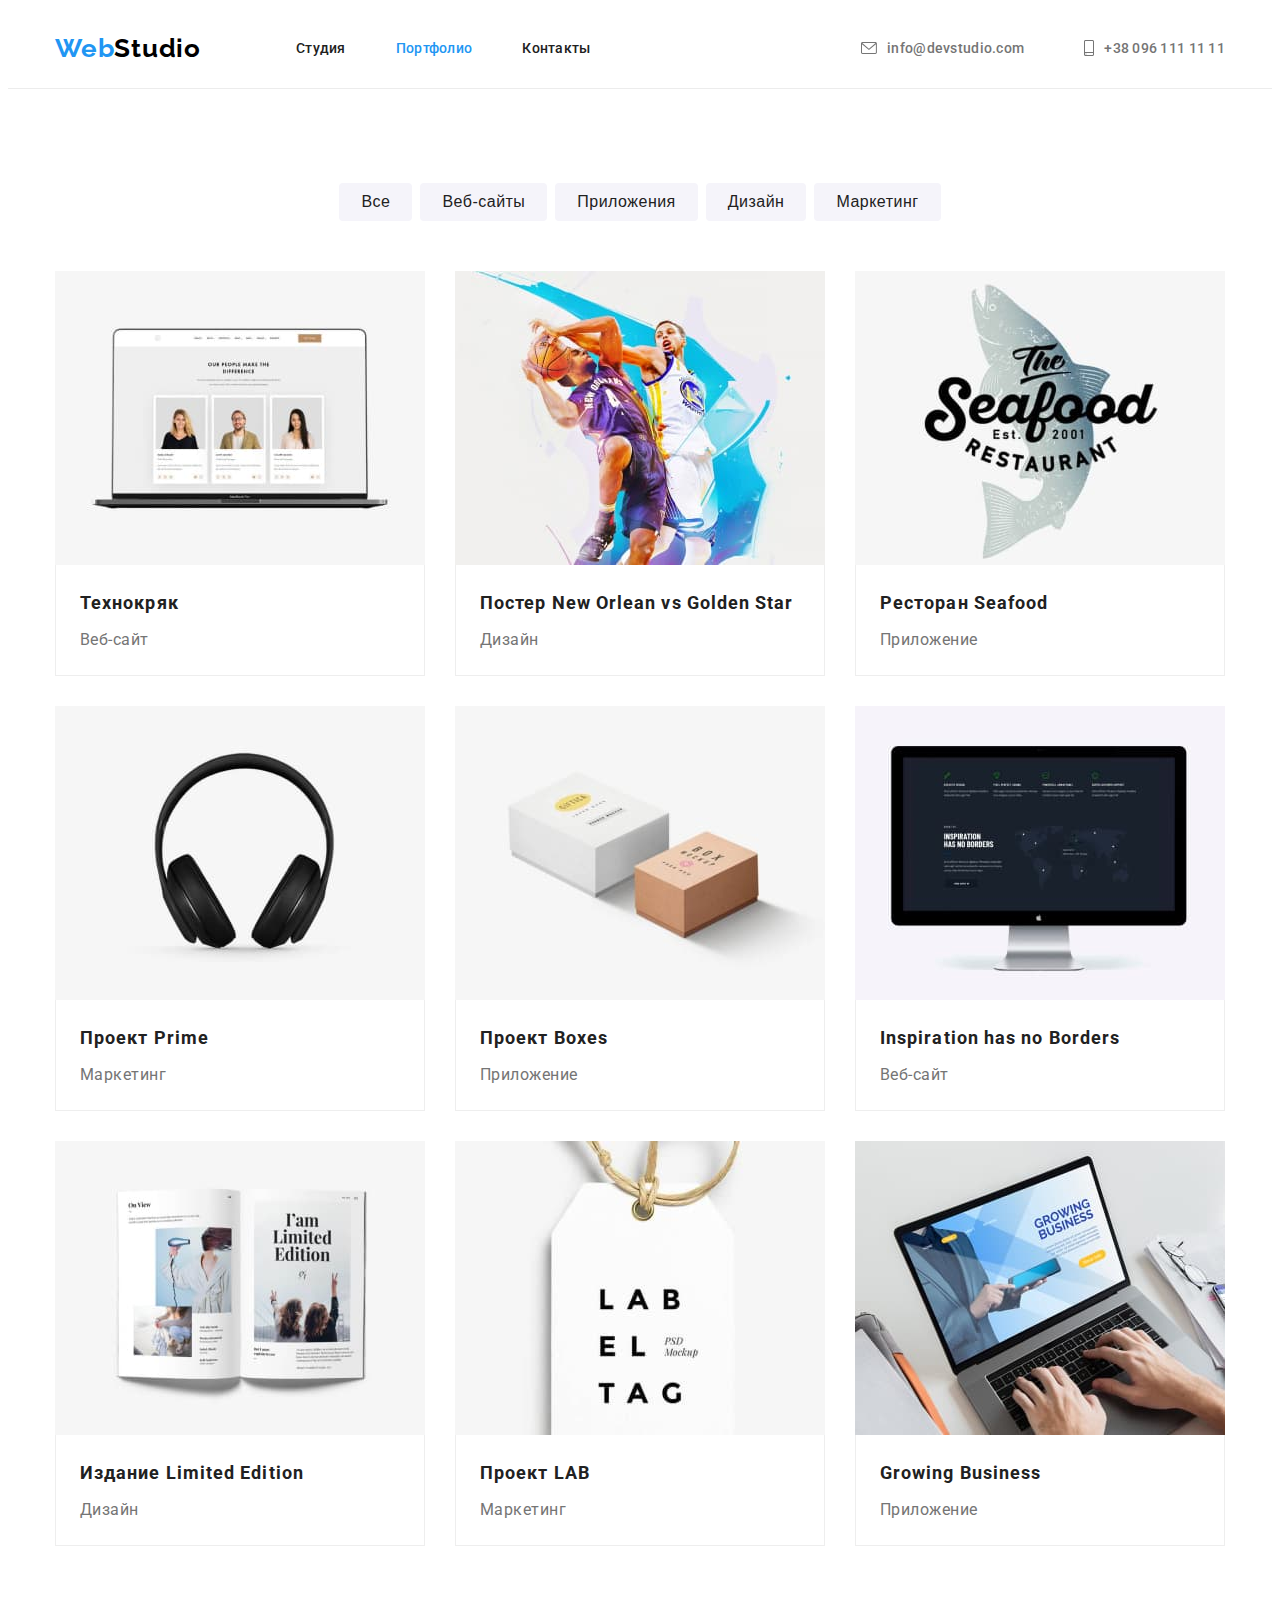
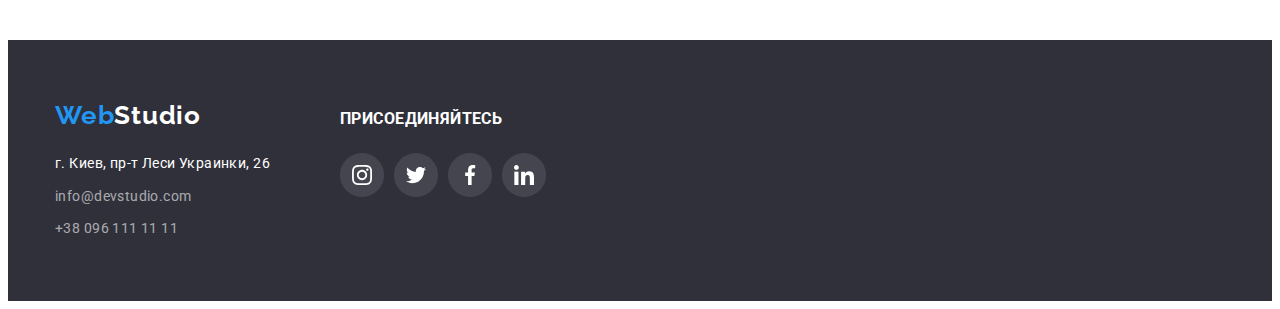
==== portfolio.html @ 6723a3ba "Start new work hw-5" ====
<!DOCTYPE html>
<html lang="en">
  <head>
    <link rel="stylesheet" href="https://cdnjs.cloudflare.com/ajax/libs/modern-normalize/1.0.0/modern-normalize.min.css" integrity="sha512-ISS7cAi1PEhQ8jnbJpJZMd29NlhNj4AWYyLOSp2CE/CsHxTCu+r+t0D2yoJudVrd0/8fTVPUVDzY5Tvli75u/g==" crossorigin="anonymous" />
    <meta charset="UTF-8" />
    <meta http-equiv="X-UA-Compatible" content="IE=edge" />
    <meta name="viewport" content="width=device-width, initial-scale=1.0" />
    <title>Portfolio</title>
    <link rel="preconnect" href="https://fonts.gstatic.com">
    <link href="https://fonts.googleapis.com/css2?family=Raleway:wght@700&family=Roboto:wght@400;500;700;900&display=swap" rel="stylesheet">
    <link rel="stylesheet" href="./CSS/style.css">
  </head>
  <body>
    <header class="header top-portfolio">
      <div class="container all-parts">
        <nav class="main-nav">
          <a class="link logo" href="">Web<span class="logo second-logo">Studio</span></a>

          <ul class="list site-nav">
            <li class="item">
              <a class="link" href="./index.html">Студия</a>
            </li>
            <li class="item">
              <a class="link site-nav-studio" href="">Портфолио</a>
            </li>
            <li class="item">
              <a class="link" href="">Контакты</a>
            </li>
          </ul>
        </nav>

        <ul class="list site-nav">
          <li class="item site-nav-item">
            <a class="link site-nav-mail" href="mailto:info@devstudio.com">
              <svg class="icon-symbol" width="16" height="12"><use href="./images/sprite.svg#icon-email"></use></svg>info@devstudio.com
            </a>
          </li>
          <li class="item site-nav-item">
            <a class="link site-nav-tel" href="tel:380961111111">
              <svg class="icon-symbol" width="10" height="16"><use href="./images/sprite.svg#icon-tel"></use></svg>+38 096 111 11 11
            </a>
          </li>
        </ul>
      </div>
    </header>

    <main>
      <section class="examples">

        <div class="container">

          <!-- Buttons filters -->
          <h1 class="visually-hidden">Buttons</h1>
          <ul class="button-list list">
            <li class="button-item">
              <button class="button">Все</button>
            </li>
            <li class="button-item">
              <button class="button">Веб-сайты</button>
            </li>
            <li class="button-item">
              <button class="button">Приложения</button>
            </li>
            <li class="button-item">
              <button class="button">Дизайн</button>
            </li>
            <li class="button-item">
              <button class="button">Маркетинг</button>
            </li>
          </ul>
          
          <!-- Links cards-->
          <ul class="examples-list list">
            <li class="example-item">
              <a class="link" href="">
                <img src="./images/link1.jpg" alt="Три работника" width="370" height="294">
                <div class="link-examples">
                  <h2 class="examples-title">Технокряк</h2>
                  <p class="examples-subtitle">Веб-сайт</p>
                </div>
              </a>
            </li>
            <li class="example-item">
              <a class="link" href="">
                <img src="./images/link2.jpg" alt="Постер с баскетболистами" width="370" height="294">
                <div class="link-examples">
                  <h2 class="examples-title">Постер New Orlean vs Golden Star</h2>
                  <p class="examples-subtitle">Дизайн</p>
                </div>
              </a>
            </li>
            <li class="example-item">
              <a class="link" href="">
                <img src="./images/link3.jpg" alt="Лого ресторана Seafood" width="370" height="294">
                <div class="link-examples">
                  <h2 class="examples-title">Ресторан Seafood</h2>
                  <p class="examples-subtitle">Приложение</p>
                </div>
              </a>
            </li>
            <li class="example-item">
              <a class="link" href="">
                <img src="./images/link4.jpg" alt="Наушники" width="370" height="294">
                <div class="link-examples">
                  <h2 class="examples-title">Проект Prime</h2>
                  <p class="examples-subtitle">Маркетинг</p>
                </div>
              </a>
            </li>
            <li class="example-item">
              <a class="link" href="">
                <img src="./images/link5.jpg" alt="Две коробки" width="370" height="294">
                <div class="link-examples">
                  <h2 class="examples-title">Проект Boxes</h2>
                  <p class="examples-subtitle">Приложение</p>
                </div>
              </a>
            </li>
            <li class="example-item">
              <a class="link" href="">
                <img src="./images/link6.jpg" alt="Монитор-компьютер" width="370" height="294">
                <div class="link-examples">
                  <h2 class="examples-title">Inspiration has no Borders</h2>
                  <p class="examples-subtitle">Веб-сайт</p>
                </div>
              </a>
            </li>
            <li class="example-item">
              <a class="link" href="">
                <img src="./images/link7.jpg" alt="Книга" width="370" height="294">
                <div class="link-examples">
                  <h2 class="examples-title">Издание Limited Edition</h2>
                  <p class="examples-subtitle">Дизайн</p>
                </div>
              </a>
            </li>
            <li class="example-item">
              <a class="link" href="">
                <img src="./images/link8.jpg" alt="Бирка с лого" width="370" height="294">
                <div class="link-examples">
                  <h2 class="examples-title">Проект LAB</h2>
                  <p class="examples-subtitle">Маркетинг</p>
                </div>
              </a>
            </li>
            <li class="example-item">
              <a class="link" href="">
                <img src="./images/link9.jpg" alt="Работа на ноутбуке" width="370" height="294">
                <div class="link-examples">
                  <h2 class="examples-title">Growing Business</h2>
                  <p class="examples-subtitle">Приложение</p>
                </div>
              </a>
            </li>
          </ul>
        </div>
      </section>
    </main>

    <footer class="footer">
      <div class="all-parts-footer container">
        <div>
          <a class="link logo" href="">Web<span class="second-logo-footer">Studio</span></a>
          <address class="address-parts">
            <p class="footer-address">г. Киев, пр-т Леси Украинки, 26</p>
            
            <ul class="list site-nav-footer">
              <li class="item">
                <a class="link" href="mailto:info@devstudio.com">info@devstudio.com</a>
              </li>
              <li class="item">
                <a class="link" href="tel:380961111111">+38 096 111 11 11</a>
              </li>
            </ul>
          </address>
        </div>
        <div class="social-links-footer">
          <h3 class="footer-links-title">ПРИСОЕДИНЯЙТЕСЬ</h3>
          <ul class="list social-icons">
            <li class="social-icons-item">
              <a href="" class="social-icons-link" target="_blank" rel="noopener noreferrer">
                <svg class="icon">
                  <use href="./images/sprite.svg#icon-instagram"></use>
                </svg>
              </a>
            </li>
            <li class="social-icons-item">
              <a href="" class="social-icons-link" target="_blank" rel="noopener noreferrer">
                <svg class="icon">
                  <use href="./images/sprite.svg#icon-twitter"></use>
                </svg>
              </a>
            </li>
            <li class="social-icons-item">
              <a href="" class="social-icons-link" target="_blank" rel="noopener noreferrer">
                <svg class="icon">
                  <use href="./images/sprite.svg#icon-facebook"></use>
                </svg>
              </a>
            </li>
            <li class="social-icons-item">
              <a href="" class="social-icons-link" target="_blank" rel="noopener noreferrer">
                <svg class="icon">
                  <use href="./images/sprite.svg#icon-linkedin"></use>
                </svg>
              </a>
            </li>
          </ul>
        </div>
      </div>
    </footer>
  </body>
</html>
---- CSS/style.css ----
:root {
    --main-text-color: #757575;
    --dark-bg-color: #2F303A;
    --ligth-bg-color: #F5F4FA;
    --color-title: #212121;
    --hover-color: #2196F3;
    --main-bg-color: #FFFFFF;
    --logo-font: "Raleway", sans-serif;
    --second-logo-color: #000000;
    --hero-button-bg-color: #188CE8;
    --social-links-color: #AFB1B8;
}

html {
    box-sizing: border-box;
}

  *,
  *::before,
  *::after {
    box-sizing: inherit;
}

h1,
h2,
h3,
h4,
h5,
h6,
p {
    margin-top: 0;
    margin-bottom: 0;
}

img {
    display: block;
    max-width: 100%;
    height: auto;
}

body {
    font-family: "Roboto", sans-serif;
    font-size: 14px;
    line-height: 1.71;
    letter-spacing: 0.03em;
    color: var(--main-text-color);
}


/* Скрытые элементы */

.visually-hidden {
    position: absolute !important;
    clip: rect(1px 1px 1px 1px);
    clip: rect(1px, 1px, 1px, 1px);
    padding: 0 !important;
    border: 0 !important;
    height: 1px !important;
    width: 1px !important;
    overflow: hidden;
}

.container {
    width: 1200px;
    padding-right: 15px;
    padding-left: 15px;
    margin-right: auto;
    margin-left: auto;
}

.link {
    text-decoration: none;
    color: inherit;
}


/* Hover */

.link:hover,
.link:focus {
    color: var(--hover-color);
    fill: var(--hover-color);
}

.button:hover,
.button:focus {
    background-color: var(--hover-color);
    color: var(--main-bg-color);
    box-shadow: 0 2px 2px 0 rgba(0, 0, 0, 0.12), 
    0 1px 2px 0 rgba(0, 0, 0, 0.08), 
    0 3px 1px 0 rgba(0, 0, 0, 0.1);
}

.contacts-nav:hover,
.contacts-nav:focus {
    fill: var(--hover-color);
    color: var(--hover-color);
}

.social-icons-link:hover,
.social-icons-link:focus {
    fill: var(--main-bg-color);
    background-color: var(--hover-color);
}

.clients-list-link:hover,
.clients-list-link:focus {
    fill: var(--hover-color);
    border-color: var(--hover-color);
}

.example-item:hover {
    box-shadow: 1px 4px 6px 0 rgba(0, 0, 0, 0.16), 
    0 4px 4px 0 rgba(0, 0, 0, 0.06), 
    0 1px 1px 0 rgba(0, 0, 0, 0.12);
}



.list {
    margin: 0;
    padding: 0;
    list-style: none;
}

.button {
    text-align: center;
    border: none;
    padding: 6px 22px;
    border-radius: 4px;
    font-weight: 500;
    font-size: 16px;
    line-height: 1.62;
    text-align: center;
    letter-spacing: 0.03em;
    color: var(--color-title);
    background-color: var(--ligth-bg-color);
    cursor: pointer;
}


/* Header */

.header {
    background: #FFFFFF;
    border-bottom: 1px solid #ECECEC;
}


.section-title {
    font-weight: 700;
    font-size: 36px;
    line-height: 1.17;
    text-align: center;
    letter-spacing: 0.03em;
    color: var(--color-title);
}

.logo {

    font-family: var(--logo-font);
    font-weight: 700;
    font-size: 26px;
    line-height: 1.19;
    letter-spacing: 0.03em;
    color: var(--hover-color);
}

.second-logo {
    margin: 0;
    color: var(--second-logo-color);
}

.main-nav {
    margin-right: auto;
    display: flex;
    flex-direction: row;
    align-items: center;
}

.all-parts {
    display: flex;
    flex-direction: row;
    align-items: center;
}

.site-nav {
    margin-left: 95px;
    display: flex;
    flex-direction: row;
    align-items: center;
    font-style: normal;
    font-weight: 500;
    font-size: 14px;
    line-height: 16px;
    letter-spacing: 0.02em;
    color: var(--color-title);
}

.site-nav .link {
    display: flex;
    align-items: center;
    padding-top: 32px;
    padding-bottom: 32px;
}

.site-nav .item:not(:last-child) {
    margin-right: 50px;
}

.site-nav-studio {
    color: #2196F3;
}

.site-nav-mail {
    margin-left: 10px;
    color: var(--main-text-color);
    fill: var(--main-text-color);
}

.site-nav-tel {
    margin-left: 10px;
    color: var(--main-text-color);
    fill: var(--main-text-color);
}

.site-nav-item {
    display: inline-flex;
    align-items: center;
}

.icon-symbol {
    margin-right: 10px;
}


/* HERO */

.overlay {
    background-image: linear-gradient(to right, rgba(47, 48, 58, 0.4), rgba(47, 48, 58, 0.4)), url(../images/hero-img.png);
    background-repeat: no-repeat;
    background-position: center;
    background-size: cover;
    margin-right: auto;
    margin-left: auto;
    max-width: 1600px;
    height: 600px;
    padding-top: 200px;
    padding-bottom: 200px;
    text-align: center;
    background-color: var(--dark-bg-color);
}

.page-title {
    margin-bottom: 30px;
    font-weight: 900;
    font-size: 44px;
    line-height: 1.36;
    text-align: center;
    letter-spacing: 0.06em;
    text-transform: uppercase;
    color: var(--main-bg-color);
}

.hero-button {
    border: none;
    padding: 10px 32px;
    border-radius: 4px;    
    text-align: center;
    cursor: pointer;
    font-weight: 700;
    font-size: 16px;
    line-height: 1.87;
    letter-spacing: 0.06em;
    color: #FFFFFF;
    background: #188CE8;
}


/* Преимущества */

.advantages {
    padding-bottom: 94px;
    padding-top: 94px;
}

.feature-list {
    display: flex;
}

.feature-list .feature-item {
    width: 270px;
    margin-right: 30px;
}
.feature-item:nth-child(4n) {
    margin-right: 0;
}

.feature-item::before {
    content: "";
    margin-bottom: 30px;
    display: block;
    height: 120px;
    background-size: none;
    background-repeat: no-repeat;
    background-position: center;
    background-color: #F5F4FA;
}

.icon-details::before {
    background-image: url(../images/icons/antenna.svg);
}

.icon-punct::before {
    background-image: url(../images/icons/clock.svg);
}

.icon-plan::before {
    background-image: url(../images/icons/diagram.svg);
}

.icon-technology::before {
    background-image: url(../images/icons/astronaut.svg);
}


/* Our job & pictures */

.our-job {
    padding-bottom: 94px;
}

.picture-list {
    margin-top: 50px;
    display: flex;
}

.picture-item {
    margin-right: 30px;
}

.picture-item:nth-child(3n) {
    margin-right: 0;
}


/* Our Team */

.team {
    padding-top: 94px;
    padding-bottom: 94px;
    background-color: var(--ligth-bg-color);
}

.team-list {
    margin-top: 50px;
    display: flex;
}

.team-item {
    text-align: center;
    width: 270px;
    margin-right: 30px;
    text-align: center;
    background-color: var(--main-bg-color);
    box-shadow: 0 2px 1px 0 rgba(0, 0, 0, 0.2), 0 1px 1px 0 rgba(0, 0, 0, 0.14), 0 1px 3px 0 rgba(0, 0, 0, 0.12);
}

.team-item:nth-child(4n) {
    margin-right: 0;
}

.list-team-content {
    padding: 30px 32px;
}

.advantage-title {
    margin-bottom: 10px;
    font-weight: 700;
    font-size: 14px;
    line-height: 1.14;
    letter-spacing: 0.03em;
    text-transform: uppercase;

    color: var(--color-title);
}

.team-member {
    margin-bottom: 10px;
    font-weight: 500;
    font-size: 16px;
    line-height: 1.19;
    text-align: center;
    letter-spacing: 0.03em;
    color: var(--color-title);
}

.team-member-prophecy {
    margin-bottom: 16px;
    font-weight: 400;
    font-size: 16px;
    line-height: 1.19;
    text-align: center;
    letter-spacing: 0.03em;
    color: var(--main-text-color);
}

.social-icons {
    display: flex;
    align-items: center;
    justify-content: space-between;
}

.social-icons .icon {
    width: 20px;
    height: 20px;
}

.social-icons-link {
    display: flex;
    justify-content: center;
    align-items: center;
    width: 44px;
    height: 44px;
    border-radius: 50%;
    background-color: var(--main-bg-color);
    fill: var(--social-links-color);
}


/* Buttons */

.button-list {
    margin-bottom: 50px;
    display: flex;
    justify-content: center;
}

.button-item {
    margin-right: 8px;
}

.button-item:nth-child(5n) {
    margin-right: 0;
}


/* Examples links */

.examples {
padding-top: 94px;
padding-bottom: 94px;
}

.examples-list {
    display: flex;
    flex-wrap: wrap;
}

.example-item {
    margin-right: 30px;
    margin-bottom: 30px;
    width: 370px;
}

.example-item:nth-child(3n) {
    margin-right: 0;
}

.example-item:nth-last-child(-n + 3) {
    margin-bottom: 0;
}

.examples-title {
    font-weight: 700;
    font-size: 18px;
    line-height: 2.0;
    letter-spacing: 0.06em;
    color: var(--color-title);
}

.examples-subtitle {
    margin-top: 4px;
    font-weight: 400;
    font-size: 16px;
    line-height: 1.87;
    letter-spacing: 0.03em;
    color: var(--main-text-color);
}

.link-examples {
    padding: 20px 24px;
    border: 1px solid #EEEEEE;
    border-top: none;
}


/* Clients */

.clients {
    padding-top: 94px;
    padding-bottom: 94px;
}

.clients-title {
    margin-bottom: 50px;
}

.clients-list {
    justify-content: center;
    display: flex;
    align-items: center;
}

.clients-list-link {
    display: flex;
    justify-content: center;
    align-items: center;
    width: 170px;
    height: 90px;
    border: 1px solid #AFB1B8;
    border-radius: 4px;
    fill: #AFB1B8;
}

.clients-list-item:not(:last-child) {
    margin-right: 30px;
}


/* Footer */

.footer {
    padding-top: 60px;
    padding-bottom: 60px;
    background-color: var(--dark-bg-color);
}

.second-logo-footer {
    color: #FFFFFF;
}

.address-parts {
    margin-top: 20px;
}

.footer-address {
    font-style: normal;
    font-weight: 400;
    font-size: 14px;
    line-height: 1.71;
    letter-spacing: 0.03em;
    color: #FFFFFF;
}

.site-nav-footer {
    margin-top: 9px;
    font-style: normal;
    font-weight: 400;
    font-size: 14px;
    line-height: 1.71;
    letter-spacing: 0.03em;
    color: rgba(255, 255, 255, 0.6);
}

.all-parts-footer {
    display: flex;
    align-items: baseline;
}

.footer-links-title {
    color: #FFFFFF;
    margin-bottom: 20px;
}

.social-links-footer {
    margin-left: 70px;
}

.social-links-footer .social-icons-link {
    fill: var(--main-bg-color);
    background: linear-gradient(to right, rgba(255, 255, 255, 0.1), rgba(255, 255, 255, 0.1));
}

.social-links-footer .social-icons-link:hover,
.social-links-footer .social-icons-link:focus {
    background-color: var(--hover-color);
}

.social-links-footer .social-icons-item:not(:last-child) {
    margin-right: 10px;
}

.site-nav-footer .item:not(:last-child) {
    margin-bottom: 9px;
}
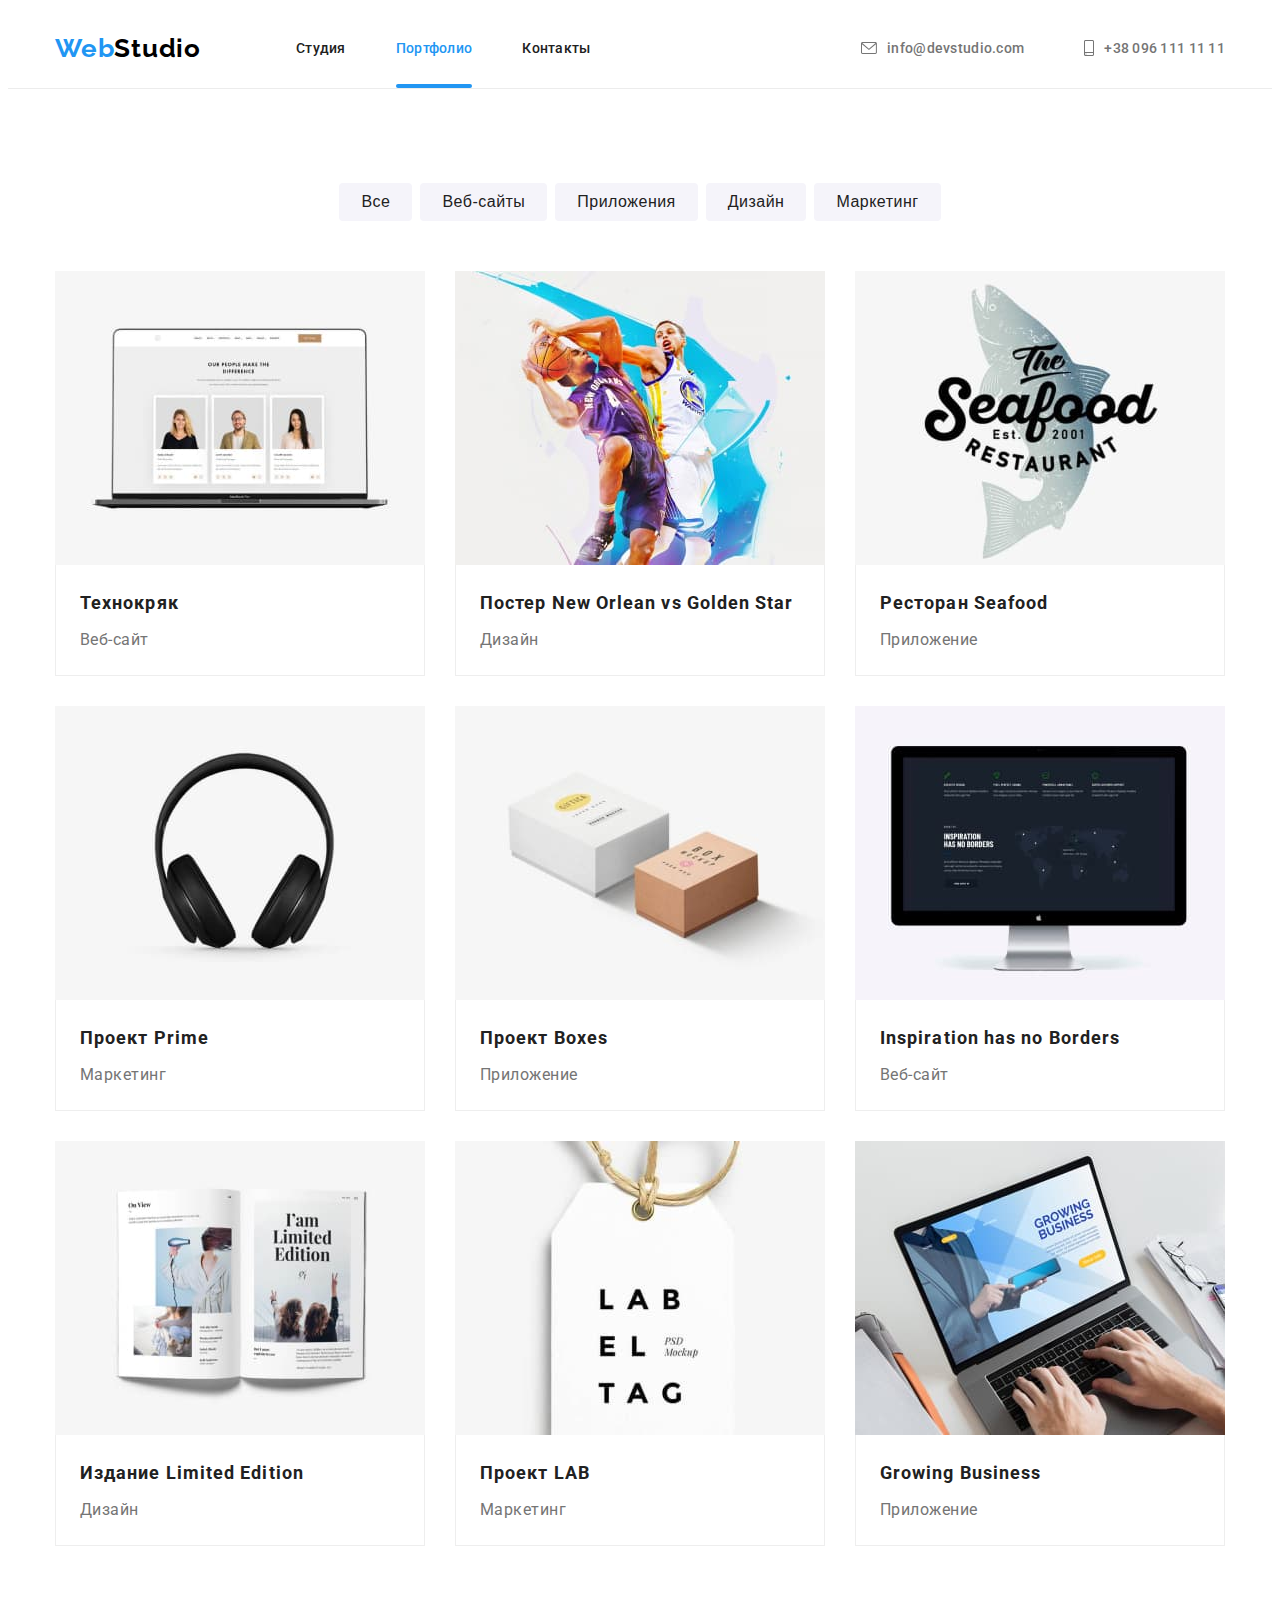
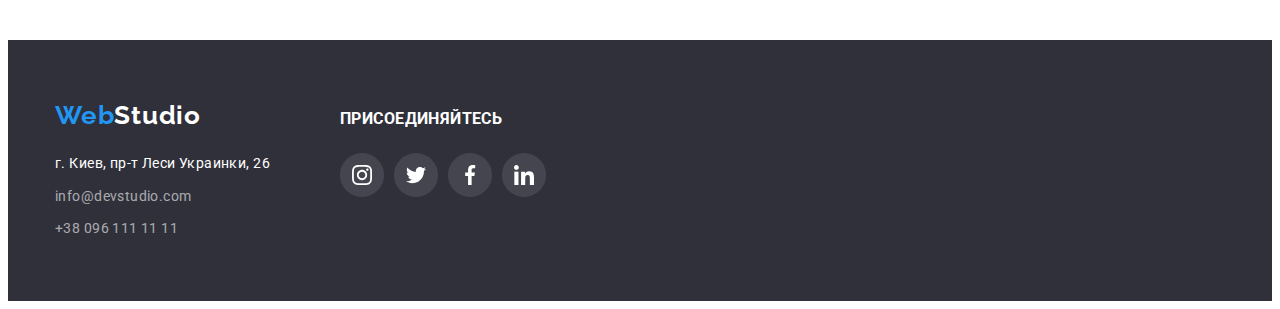
==== commit ed35afbc: "hw5real" ====
--- a/portfolio.html
+++ b/portfolio.html
@@ -72,8 +72,11 @@
           <!-- Links cards-->
           <ul class="examples-list list">
             <li class="example-item">
-              <a class="link" href="">
+              <a class="link link-box" href="">
                 <img src="./images/link1.jpg" alt="Три работника" width="370" height="294">
+                <div class="overlay-link">
+                  <p>Технокряк это современная площадка распространения коронавируса. Компании используют эту платформу для цифрового шпионажа и атак на защищённые сервера конкурентов.</p>
+                </div>
                 <div class="link-examples">
                   <h2 class="examples-title">Технокряк</h2>
                   <p class="examples-subtitle">Веб-сайт</p>
@@ -83,6 +86,9 @@
             <li class="example-item">
               <a class="link" href="">
                 <img src="./images/link2.jpg" alt="Постер с баскетболистами" width="370" height="294">
+                <div class="overlay-link">
+                  <p>Технокряк это современная площадка распространения коронавируса. Компании используют эту платформу для цифрового шпионажа и атак на защищённые сервера конкурентов.</p>
+                </div>
                 <div class="link-examples">
                   <h2 class="examples-title">Постер New Orlean vs Golden Star</h2>
                   <p class="examples-subtitle">Дизайн</p>
@@ -92,6 +98,9 @@
             <li class="example-item">
               <a class="link" href="">
                 <img src="./images/link3.jpg" alt="Лого ресторана Seafood" width="370" height="294">
+                <div class="overlay-link">
+                  <p>Технокряк это современная площадка распространения коронавируса. Компании используют эту платформу для цифрового шпионажа и атак на защищённые сервера конкурентов.</p>
+                </div>
                 <div class="link-examples">
                   <h2 class="examples-title">Ресторан Seafood</h2>
                   <p class="examples-subtitle">Приложение</p>
@@ -101,6 +110,9 @@
             <li class="example-item">
               <a class="link" href="">
                 <img src="./images/link4.jpg" alt="Наушники" width="370" height="294">
+                <div class="overlay-link">
+                  <p>Технокряк это современная площадка распространения коронавируса. Компании используют эту платформу для цифрового шпионажа и атак на защищённые сервера конкурентов.</p>
+                </div>
                 <div class="link-examples">
                   <h2 class="examples-title">Проект Prime</h2>
                   <p class="examples-subtitle">Маркетинг</p>
@@ -110,6 +122,9 @@
             <li class="example-item">
               <a class="link" href="">
                 <img src="./images/link5.jpg" alt="Две коробки" width="370" height="294">
+                <div class="overlay-link">
+                  <p>Технокряк это современная площадка распространения коронавируса. Компании используют эту платформу для цифрового шпионажа и атак на защищённые сервера конкурентов.</p>
+                </div>
                 <div class="link-examples">
                   <h2 class="examples-title">Проект Boxes</h2>
                   <p class="examples-subtitle">Приложение</p>
@@ -119,6 +134,9 @@
             <li class="example-item">
               <a class="link" href="">
                 <img src="./images/link6.jpg" alt="Монитор-компьютер" width="370" height="294">
+                <div class="overlay-link">
+                  <p>Технокряк это современная площадка распространения коронавируса. Компании используют эту платформу для цифрового шпионажа и атак на защищённые сервера конкурентов.</p>
+                </div>
                 <div class="link-examples">
                   <h2 class="examples-title">Inspiration has no Borders</h2>
                   <p class="examples-subtitle">Веб-сайт</p>
@@ -128,6 +146,9 @@
             <li class="example-item">
               <a class="link" href="">
                 <img src="./images/link7.jpg" alt="Книга" width="370" height="294">
+                <div class="overlay-link">
+                  <p>Технокряк это современная площадка распространения коронавируса. Компании используют эту платформу для цифрового шпионажа и атак на защищённые сервера конкурентов.</p>
+                </div>
                 <div class="link-examples">
                   <h2 class="examples-title">Издание Limited Edition</h2>
                   <p class="examples-subtitle">Дизайн</p>
@@ -137,6 +158,9 @@
             <li class="example-item">
               <a class="link" href="">
                 <img src="./images/link8.jpg" alt="Бирка с лого" width="370" height="294">
+                <div class="overlay-link">
+                  <p>Технокряк это современная площадка распространения коронавируса. Компании используют эту платформу для цифрового шпионажа и атак на защищённые сервера конкурентов.</p>
+                </div>
                 <div class="link-examples">
                   <h2 class="examples-title">Проект LAB</h2>
                   <p class="examples-subtitle">Маркетинг</p>
@@ -146,6 +170,9 @@
             <li class="example-item">
               <a class="link" href="">
                 <img src="./images/link9.jpg" alt="Работа на ноутбуке" width="370" height="294">
+                <div class="overlay-link">
+                  <p>Технокряк это современная площадка распространения коронавируса. Компании используют эту платформу для цифрового шпионажа и атак на защищённые сервера конкурентов.</p>
+                </div>
                 <div class="link-examples">
                   <h2 class="examples-title">Growing Business</h2>
                   <p class="examples-subtitle">Приложение</p>
--- a/CSS/style.css
+++ b/CSS/style.css
@@ -9,6 +9,7 @@
     --second-logo-color: #000000;
     --hero-button-bg-color: #188CE8;
     --social-links-color: #AFB1B8;
+    --overlay-bg-color: rgba(33, 150, 243, 0.9);
 }
 
 html {
@@ -78,12 +79,18 @@
 
 .link:hover,
 .link:focus {
+    transition-property: color, fill;
+    transition-duration: 250ms;
+    transition-timing-function: cubic-bezier(0.4, 0, 0.2, 1);
     color: var(--hover-color);
     fill: var(--hover-color);
 }
 
 .button:hover,
 .button:focus {
+    transition-property: background-color, color, box-shadow;
+    transition-duration: 250ms;
+    transition-timing-function: cubic-bezier(0.4, 0, 0.2, 1);
     background-color: var(--hover-color);
     color: var(--main-bg-color);
     box-shadow: 0 2px 2px 0 rgba(0, 0, 0, 0.12), 
@@ -93,23 +100,35 @@
 
 .contacts-nav:hover,
 .contacts-nav:focus {
+    transition-property: color, fill;
+    transition-duration: 250ms;
+    transition-timing-function: cubic-bezier(0.4, 0, 0.2, 1);
     fill: var(--hover-color);
     color: var(--hover-color);
 }
 
 .social-icons-link:hover,
 .social-icons-link:focus {
+    transition-property: background-color, fill;
+    transition-duration: 250ms;
+    transition-timing-function: cubic-bezier(0.4, 0, 0.2, 1);
     fill: var(--main-bg-color);
     background-color: var(--hover-color);
 }
 
 .clients-list-link:hover,
 .clients-list-link:focus {
+    transition-property: fill, border-color;
+    transition-duration: 250ms;
+    transition-timing-function: cubic-bezier(0.4, 0, 0.2, 1);
     fill: var(--hover-color);
     border-color: var(--hover-color);
 }
 
 .example-item:hover {
+    transition-property: box-shadow;
+    transition-duration: 250ms;
+    transition-timing-function: cubic-bezier(0.4, 0, 0.2, 1);
     box-shadow: 1px 4px 6px 0 rgba(0, 0, 0, 0.16), 
     0 4px 4px 0 rgba(0, 0, 0, 0.06), 
     0 1px 1px 0 rgba(0, 0, 0, 0.12);
@@ -209,7 +228,18 @@
 }
 
 .site-nav-studio {
+    position: relative;
     color: #2196F3;
+}
+
+.site-nav-studio::after {
+    position: absolute;
+    bottom: 0;
+    content: "";
+    width: 100%;
+    height: 4px;
+    border-radius: 2px;
+    background-color: var(--hover-color);
 }
 
 .site-nav-mail {
@@ -336,11 +366,31 @@
 }
 
 .picture-item {
+    position: relative;
     margin-right: 30px;
 }
 
 .picture-item:nth-child(3n) {
     margin-right: 0;
+}
+
+.picture-title {
+    position: absolute;
+    bottom: 0;
+    display: flex;
+    justify-content: center;
+    align-items: center;
+    padding-top: 27px;
+    padding-bottom: 27px;
+    width: 100%;
+    height: 70px;
+    font-style: normal;
+    font-weight: 700;
+    font-size: 14px;
+    line-height: 1.14px;
+    text-transform: uppercase;
+    color: var(--main-bg-color);
+    background: rgba(47, 48, 58, 0.8);
 }
 
 
@@ -489,9 +539,38 @@
 }
 
 .link-examples {
+    position: relative;
+    z-index: 10;
     padding: 20px 24px;
     border: 1px solid #EEEEEE;
     border-top: none;
+}
+
+.example-item {
+    position: relative;
+    overflow: hidden;
+}
+
+.overlay-link {
+    position: absolute;
+    top: 0;
+    left: 0;
+    display: flex;
+    align-items: center;
+    padding-right: 24px;
+    padding-left: 24px;
+    width: 100%;
+    height: 294px;
+    transform: translateY(140%);
+    transition: transform 250ms ease;
+    font-size: 18px;
+    line-height: 1.56;
+    color: var(--main-bg-color);
+    background-color: var(--overlay-bg-color);
+}
+
+.example-item:hover .overlay-link {
+    transform: translateY(0);
 }
 
 
@@ -593,4 +672,51 @@
 
 .site-nav-footer .item:not(:last-child) {
     margin-bottom: 9px;
+}
+
+
+.backdrop {
+    position: fixed;
+    left: 0px;
+    top: 0px;
+    z-index: 200;
+    width: 100vw;
+    height: 100vh;
+    background: rgba(0, 0, 0, 0.2);
+    opacity: 1;
+    transition: opacity 500ms ease-out 200ms;
+}
+
+.backdrop.is-hidden {
+    opacity: 0;
+    visibility: hidden;
+    pointer-events: none;
+}
+
+.is-hidden .modal {
+    transform: translate(100, 100%) scale(0.2);
+}
+
+.modal {
+    position: absolute;
+    top: 50%;
+    left: 50%;
+    transform: translate(-50%, -50%);
+    width: 528px;
+    height: 581px;
+    background-color: var(--main-bg-color);
+    box-shadow: 0px 1px 3px rgba(0, 0, 0, 0.12), 0px 1px 1px rgba(0, 0, 0, 0.14), 0px 2px 1px rgba(0, 0, 0, 0.2);
+    border-radius: 4px;
+    transition: transform 800ms ease-in-out 250ms;
+}
+
+.btn-close {
+    position: absolute;
+    top: 8px;
+    right: 8px;
+    width: 30px;
+    height: 30px;
+    border: 1px solid rgba(0, 0, 0, 0.1);
+    border-radius: 50%;
+    background-color: var(--main-bg-color);
 }